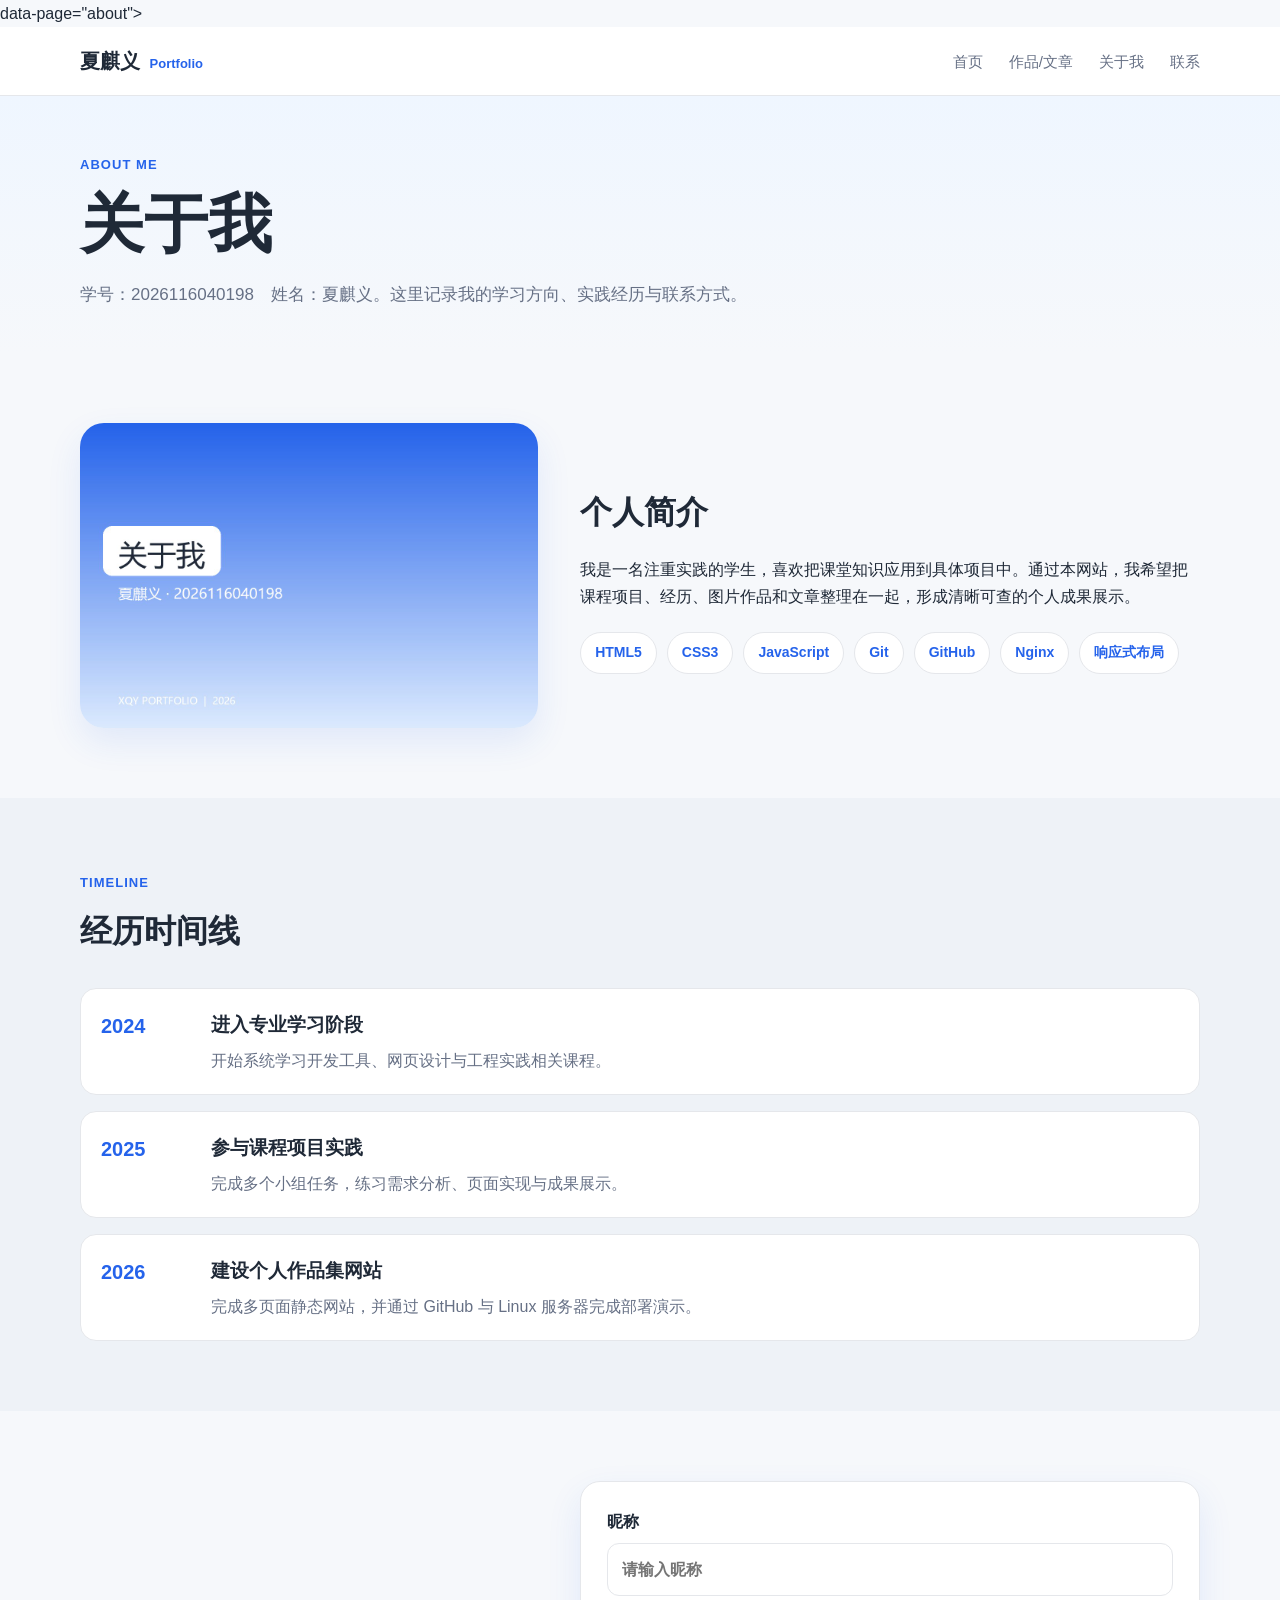
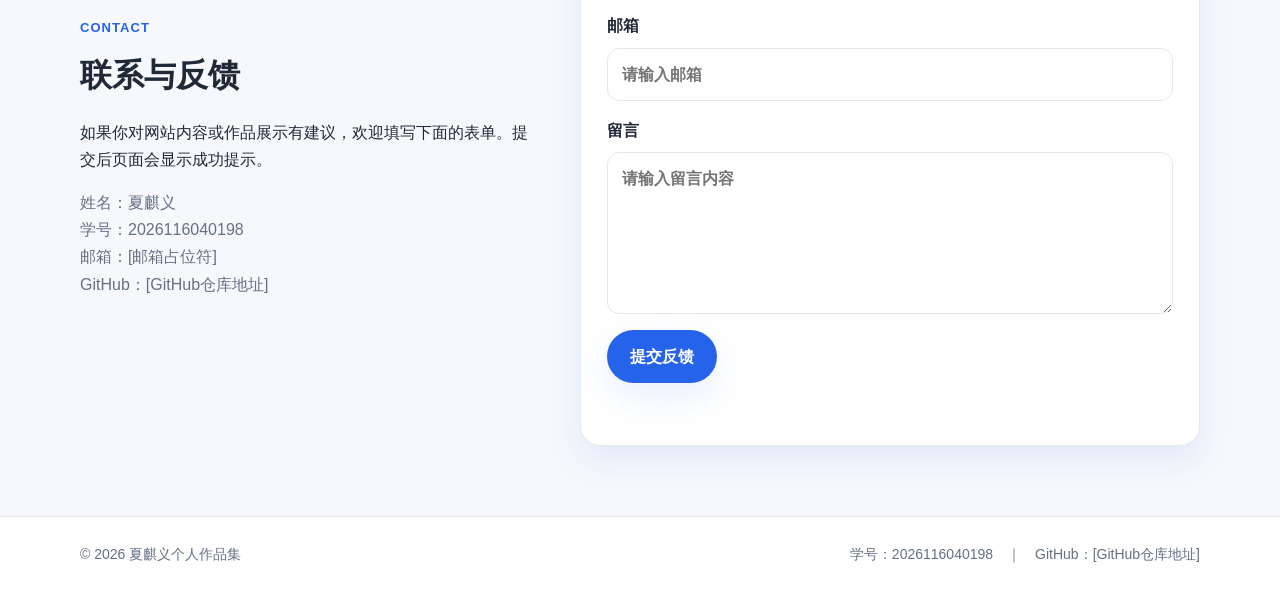
==== about.html @ 6ff1a37e "第4次提交：添加作品详情页与关于页" ====
<!DOCTYPE html>
<html lang="zh-CN">
<head>
  <meta charset="UTF-8">
  <meta name="viewport" content="width=device-width, initial-scale=1.0">
  <title>关于我 - 夏麒义个人作品集</title>
  <link rel="stylesheet" href="css/style.css">
  <script src="js/main.js" defer></script>
</head>
<body> data-page="about">
  <header class="site-header">
    <nav class="nav container" aria-label="主导航">
      <a class="brand" href="index.html">夏麒义 <span>Portfolio</span></a>
      <button class="nav-toggle" type="button" aria-label="展开菜单" aria-expanded="false">☰</button>
      <ul class="nav-menu">
        <li><a href="index.html" data-nav="home">首页</a></li>
        <li><a href="works.html" data-nav="works">作品/文章</a></li>
        <li><a href="about.html" data-nav="about">关于我</a></li>
        <li><a href="about.html#feedback">联系</a></li>
      </ul>
    </nav>
  </header>
  <main>
    <section class="page-hero"><div class="container"><span class="section-kicker">About Me</span><h1>关于我</h1><p>学号：2026116040198　姓名：夏麒义。这里记录我的学习方向、实践经历与联系方式。</p></div></section>
    <section class="section"><div class="container about-grid">
      <div class="about-photo"><img src="assets/images/about.jpg" alt="个人介绍配图"></div>
      <div class="about-copy"><h2>个人简介</h2><p>我是一名注重实践的学生，喜欢把课堂知识应用到具体项目中。通过本网站，我希望把课程项目、经历、图片作品和文章整理在一起，形成清晰可查的个人成果展示。</p>
      <div class="skill-list"><span>HTML5</span><span>CSS3</span><span>JavaScript</span><span>Git</span><span>GitHub</span><span>Nginx</span><span>响应式布局</span></div></div>
    </div></section>
    <section class="section section-soft"><div class="container">
      <div class="section-heading"><span class="section-kicker">Timeline</span><h2>经历时间线</h2></div>
      <div class="timeline">
        <article><time>2024</time><div><h3>进入专业学习阶段</h3><p>开始系统学习开发工具、网页设计与工程实践相关课程。</p></div></article>
        <article><time>2025</time><div><h3>参与课程项目实践</h3><p>完成多个小组任务，练习需求分析、页面实现与成果展示。</p></div></article>
        <article><time>2026</time><div><h3>建设个人作品集网站</h3><p>完成多页面静态网站，并通过 GitHub 与 Linux 服务器完成部署演示。</p></div></article>
      </div>
    </div></section>
    <section class="section" id="feedback"><div class="container contact-grid">
      <div><span class="section-kicker">Contact</span><h2>联系与反馈</h2><p>如果你对网站内容或作品展示有建议，欢迎填写下面的表单。提交后页面会显示成功提示。</p>
      <ul class="contact-list"><li>姓名：夏麒义</li><li>学号：2026116040198</li><li>邮箱：[邮箱占位符]</li><li>GitHub：[GitHub仓库地址]</li></ul></div>
      <form class="feedback-form" id="feedbackForm">
        <label>昵称<input name="nickname" type="text" required placeholder="请输入昵称"></label>
        <label>邮箱<input name="email" type="email" required placeholder="请输入邮箱"></label>
        <label>留言<textarea name="message" rows="5" required placeholder="请输入留言内容"></textarea></label>
        <button class="btn btn-primary" type="submit">提交反馈</button>
        <p class="form-message" id="formMessage" role="status"></p>
      </form>
    </div></section>
  </main>
  <footer class="site-footer">
    <div class="container footer-grid">
      <p>© 2026 夏麒义个人作品集</p>
      <p>学号：2026116040198　｜　GitHub：[GitHub仓库地址]</p>
    </div>
  </footer>
  <button class="back-to-top" type="button" aria-label="回到顶部">↑</button>
</body>
</html>
---- css/style.css ----
:root{--bg:#f6f8fb;--surface:#fff;--text:#1f2937;--muted:#667085;--primary:#2563eb;--primary-dark:#1d4ed8;--line:#e5e7eb;--shadow:0 14px 34px rgba(37,99,235,.10);--radius:18px}
*{box-sizing:border-box}html{scroll-behavior:smooth}
body{margin:0;font-family:-apple-system,BlinkMacSystemFont,"Segoe UI","Microsoft YaHei",sans-serif;color:var(--text);background:var(--bg);line-height:1.7}
a{color:inherit;text-decoration:none}img{display:block;max-width:100%}button,input,textarea{font:inherit}
.container{width:min(1120px,calc(100% - 40px));margin:0 auto}
.site-header{position:sticky;top:0;z-index:50;background:rgba(255,255,255,.92);backdrop-filter:blur(14px);border-bottom:1px solid var(--line)}
.nav{min-height:68px;display:flex;align-items:center;justify-content:space-between;gap:20px}
.brand{font-weight:800;font-size:20px;color:var(--text)}.brand span{color:var(--primary);font-size:13px;font-weight:600;margin-left:4px}
.nav-menu{display:flex;gap:26px;list-style:none;padding:0;margin:0}.nav-menu a{color:var(--muted);font-size:15px}.nav-menu a:hover,.nav-menu a.active{color:var(--primary)}
.nav-toggle{display:none;border:0;background:transparent;font-size:24px;cursor:pointer}
.hero{padding:76px 0 64px;background:linear-gradient(135deg,#eff6ff 0%,#fff 55%,#f8fafc 100%)}
.hero-grid{display:grid;grid-template-columns:1.25fr .75fr;gap:48px;align-items:center}
.eyebrow,.section-kicker{color:var(--primary);font-weight:700;letter-spacing:.08em;font-size:13px;text-transform:uppercase}
.hero h1,.page-hero h1{font-size:clamp(38px,6vw,64px);line-height:1.12;margin:12px 0 20px}.accent{color:var(--primary)}
.hero-lead{font-size:18px;color:var(--muted);max-width:640px}
.hero-actions{display:flex;gap:14px;margin-top:28px;flex-wrap:wrap}
.btn{display:inline-flex;align-items:center;justify-content:center;border-radius:999px;padding:12px 22px;font-weight:700;border:1px solid transparent;cursor:pointer;transition:.2s ease}
.btn-primary{background:var(--primary);color:#fff;box-shadow:var(--shadow)}.btn-primary:hover{background:var(--primary-dark);transform:translateY(-1px)}
.btn-ghost{border-color:var(--line);background:#fff;color:var(--text)}.btn-ghost:hover{border-color:var(--primary);color:var(--primary)}
.hero-meta{display:flex;gap:14px;flex-wrap:wrap;margin-top:26px;color:var(--muted);font-size:14px}.hero-meta span{background:#fff;border:1px solid var(--line);border-radius:999px;padding:6px 12px}
.hero-card{background:var(--surface);border:1px solid var(--line);border-radius:24px;padding:32px;box-shadow:var(--shadow)}
.avatar{width:76px;height:76px;border-radius:22px;display:grid;place-items:center;background:var(--primary);color:#fff;font-weight:800;font-size:22px;margin-bottom:20px}
.hero-card h2{margin:0 0 10px}.hero-card p{color:var(--muted)}.hero-card ul{padding-left:20px;color:var(--muted)}
.section{padding:70px 0}.section-soft{background:#eef2f7}
.section-heading{margin-bottom:30px}.section-heading.row{display:flex;align-items:end;justify-content:space-between;gap:20px}
.section-heading h2,.about-copy h2,.contact-grid h2{font-size:32px;margin:8px 0}.section-heading p{color:var(--muted);margin:0}.text-link{color:var(--primary);font-weight:700}
.carousel{position:relative;overflow:hidden;border-radius:var(--radius);background:var(--surface);box-shadow:var(--shadow);border:1px solid var(--line)}
.carousel-track{position:relative;height:420px}.slide{position:absolute;inset:0;margin:0;opacity:0;transition:opacity .45s ease}.slide.is-active{opacity:1}.slide img{width:100%;height:100%;object-fit:cover}
.slide figcaption{position:absolute;left:0;right:0;bottom:0;padding:22px 26px;color:#fff;font-weight:700;background:linear-gradient(transparent,rgba(15,23,42,.72))}
.carousel-btn{position:absolute;top:50%;transform:translateY(-50%);width:44px;height:44px;border-radius:50%;border:0;background:rgba(255,255,255,.9);box-shadow:var(--shadow);font-size:28px;line-height:1;cursor:pointer}
.carousel-btn.prev{left:18px}.carousel-btn.next{right:18px}
.carousel-dots{position:absolute;bottom:18px;left:50%;transform:translateX(-50%);display:flex;gap:8px}
.dot{width:9px;height:9px;border-radius:50%;border:0;background:rgba(255,255,255,.6);cursor:pointer}.dot.is-active{background:#fff;width:24px;border-radius:999px}
.card-grid{display:grid;gap:22px}.card-grid.three{grid-template-columns:repeat(3,minmax(0,1fr))}
.content-card{background:var(--surface);border:1px solid var(--line);border-radius:var(--radius);overflow:hidden;box-shadow:0 8px 22px rgba(15,23,42,.05);transition:.2s ease}.content-card:hover{transform:translateY(-4px);box-shadow:var(--shadow)}
.content-card img{width:100%;height:190px;object-fit:cover}.card-body{padding:22px}.card-body h3{margin:10px 0 8px;font-size:20px}.card-body p{color:var(--muted);font-size:15px;min-height:51px}.card-body a{color:var(--primary);font-weight:700}
.tag{display:inline-block;color:var(--primary);background:#eff6ff;border-radius:999px;padding:4px 10px;font-size:12px;font-weight:700}
.quick-grid{display:grid;grid-template-columns:repeat(3,1fr);gap:20px}.quick-card{background:var(--surface);border:1px solid var(--line);border-radius:var(--radius);padding:26px;box-shadow:0 8px 20px rgba(15,23,42,.04)}.quick-card strong{display:block;font-size:20px;margin-bottom:8px}.quick-card span{color:var(--muted)}
.page-hero{padding:54px 0 26px;background:linear-gradient(180deg,#eff6ff,var(--bg))}.page-hero.compact{padding:28px 0 0;background:var(--bg)}.page-hero p{color:var(--muted);font-size:17px;max-width:760px}.back-link{color:var(--primary);font-weight:700}
.toolbar{display:flex;align-items:center;justify-content:space-between;gap:20px;flex-wrap:wrap;margin-bottom:12px}.filters{display:flex;gap:10px;flex-wrap:wrap}
.filter-btn{border:1px solid var(--line);background:#fff;color:var(--muted);border-radius:999px;padding:9px 16px;cursor:pointer}.filter-btn.is-active{background:var(--primary);border-color:var(--primary);color:#fff}
.search-box{display:flex;align-items:center;gap:10px;background:#fff;border:1px solid var(--line);border-radius:999px;padding:8px 14px}.search-box span{color:var(--muted);font-size:14px}.search-box input{border:0;outline:0;min-width:240px}
.result-count{color:var(--muted);font-size:14px}.empty-state{text-align:center;color:var(--muted);padding:50px 0}
.detail-card{background:#fff;border:1px solid var(--line);border-radius:22px;overflow:hidden;box-shadow:var(--shadow)}.detail-cover{width:100%;height:380px;object-fit:cover}.detail-body{padding:40px}.detail-body h1{font-size:36px;margin:12px 0}.detail-meta{color:var(--muted);display:flex;gap:16px;flex-wrap:wrap}.detail-body h2{margin-top:32px}
.detail-gallery{display:grid;grid-template-columns:repeat(3,1fr);gap:14px;margin-top:18px}.detail-gallery img{width:100%;height:180px;object-fit:cover;border-radius:12px}
.about-grid,.contact-grid{display:grid;grid-template-columns:.85fr 1.15fr;gap:42px;align-items:center}.about-photo img{width:100%;border-radius:24px;box-shadow:var(--shadow)}
.skill-list{display:flex;flex-wrap:wrap;gap:10px;margin-top:22px}.skill-list span{background:#fff;border:1px solid var(--line);border-radius:999px;padding:8px 14px;color:var(--primary);font-weight:600;font-size:14px}
.timeline{display:grid;gap:16px}.timeline article{display:grid;grid-template-columns:90px 1fr;gap:20px;background:#fff;border:1px solid var(--line);border-radius:16px;padding:20px}.timeline time{color:var(--primary);font-weight:800;font-size:20px}.timeline h3{margin:0 0 6px}.timeline p{margin:0;color:var(--muted)}
.contact-list{list-style:none;padding:0;color:var(--muted)}.feedback-form{background:#fff;border:1px solid var(--line);border-radius:20px;padding:26px;box-shadow:var(--shadow)}.feedback-form label{display:grid;gap:8px;margin-bottom:16px;font-weight:700}
.feedback-form input,.feedback-form textarea{border:1px solid var(--line);border-radius:12px;padding:12px 14px;outline:0;resize:vertical}.feedback-form input:focus,.feedback-form textarea:focus{border-color:var(--primary)}.form-message{color:var(--primary);font-weight:700;min-height:24px;margin:12px 0 0}
.site-footer{border-top:1px solid var(--line);background:#fff;padding:26px 0;color:var(--muted);font-size:14px}.footer-grid{display:flex;justify-content:space-between;gap:16px;flex-wrap:wrap}.footer-grid p{margin:0}
.back-to-top{position:fixed;right:24px;bottom:24px;width:44px;height:44px;border-radius:50%;border:0;background:var(--primary);color:#fff;font-size:20px;cursor:pointer;box-shadow:var(--shadow);display:none}.back-to-top.is-visible{display:block}
@media(max-width:900px){.hero-grid,.about-grid,.contact-grid{grid-template-columns:1fr}.card-grid.three,.quick-grid,.detail-gallery{grid-template-columns:repeat(2,minmax(0,1fr))}}
@media(max-width:640px){.container{width:min(100% - 28px,1120px)}.nav-toggle{display:block}.nav-menu{display:none;width:100%;flex-direction:column;gap:12px;padding:14px 0 20px}.nav-menu.is-open{display:flex}.nav{flex-wrap:wrap}.hero{padding:48px 0}.hero-grid{gap:28px}.carousel-track{height:300px}.card-grid.three,.quick-grid,.detail-gallery{grid-template-columns:1fr}.detail-body{padding:24px}.detail-cover{height:260px}.timeline article{grid-template-columns:1fr;gap:6px}.search-box input{min-width:160px}.section{padding:52px 0}}
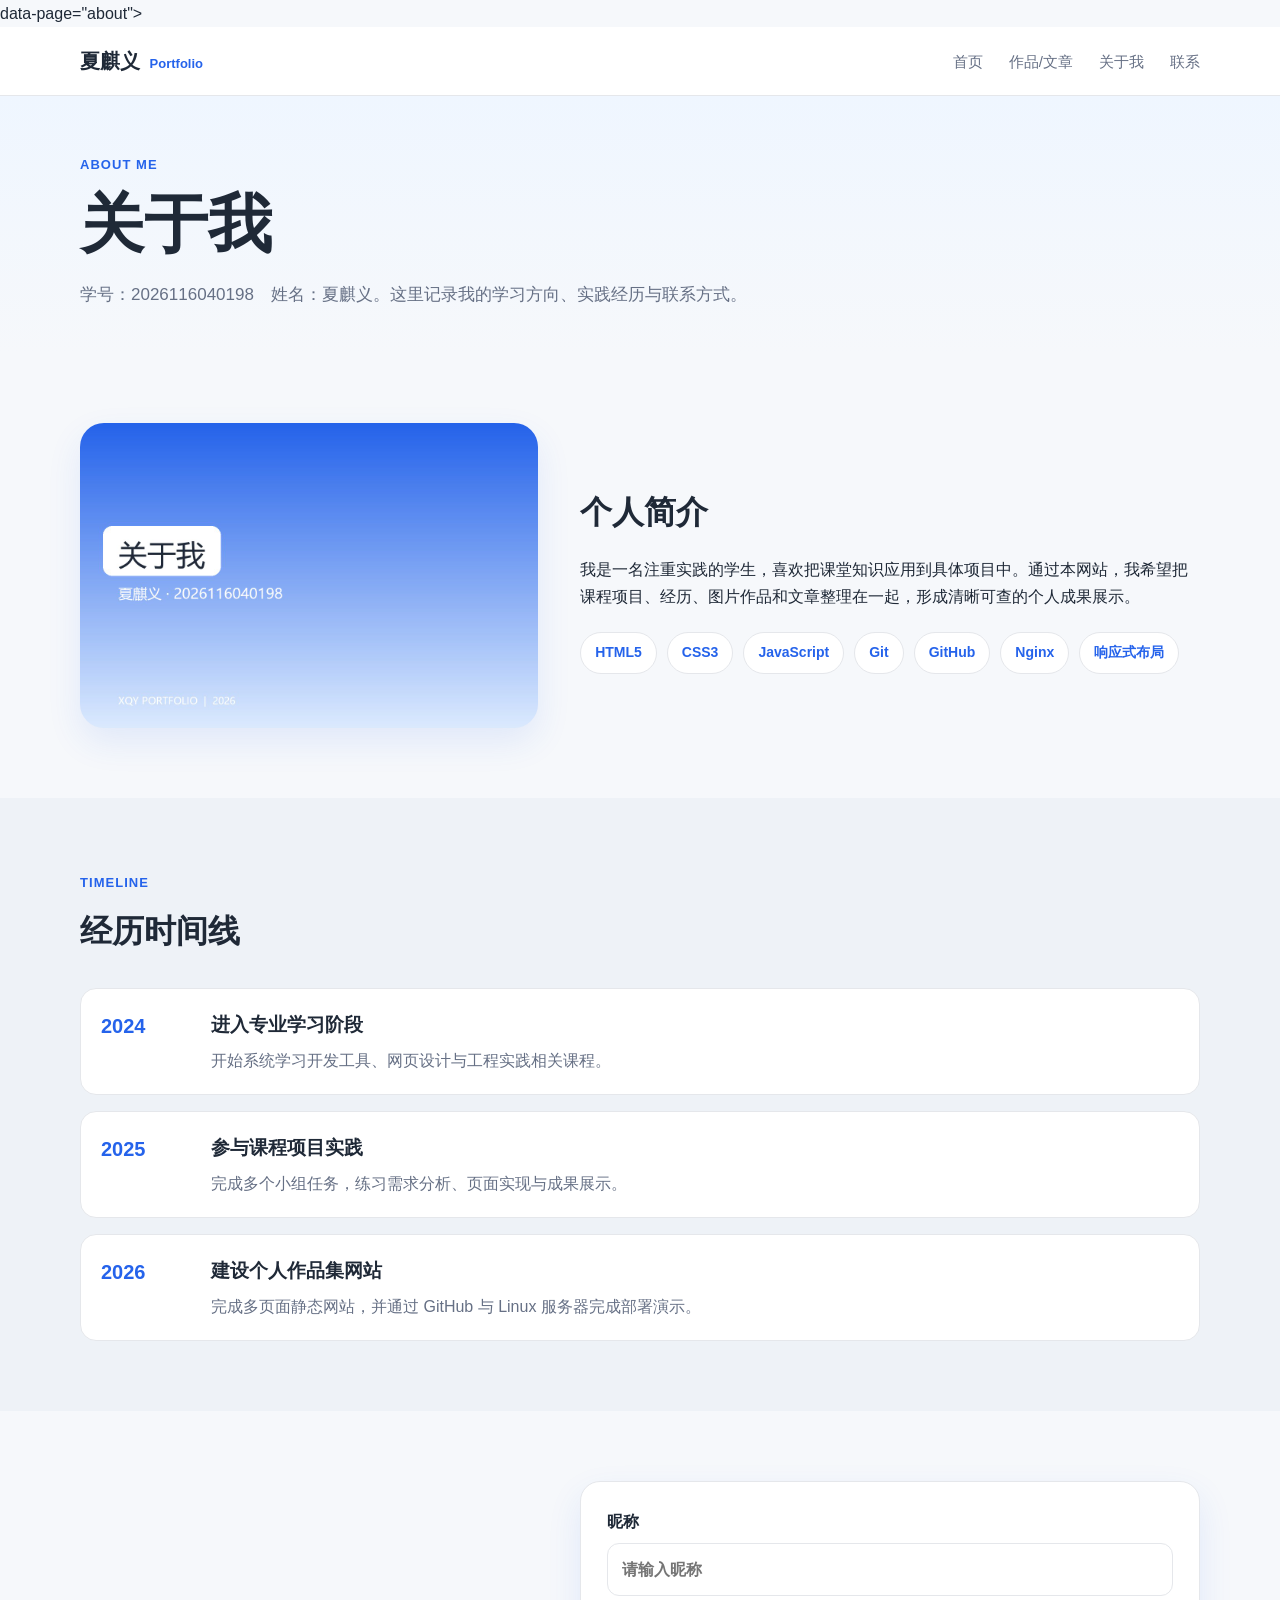
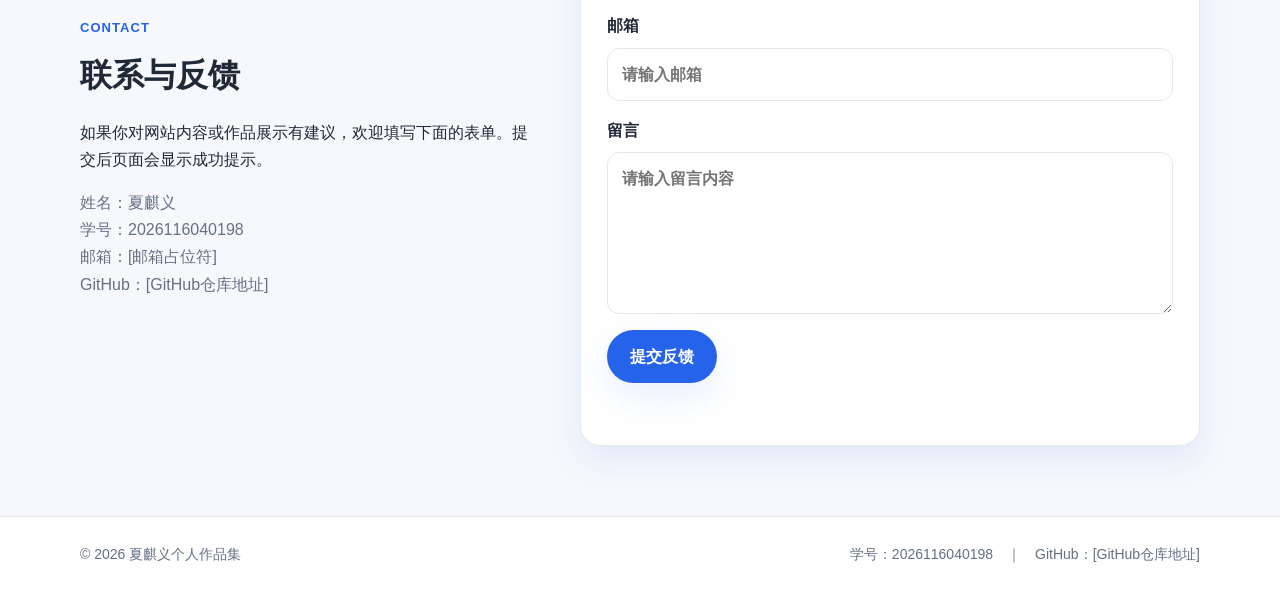
==== commit 1eb0cb24: "第5次提交：完善无障碍支持与动效偏好适配" ====
--- a/about.html
+++ b/about.html
@@ -7,7 +7,8 @@
   <link rel="stylesheet" href="css/style.css">
   <script src="js/main.js" defer></script>
 </head>
-<body> data-page="about">
+<body>
+  <a class="skip-link" href="#main-content">跳到主要内容</a> data-page="about">
   <header class="site-header">
     <nav class="nav container" aria-label="主导航">
       <a class="brand" href="index.html">夏麒义 <span>Portfolio</span></a>
@@ -20,7 +21,7 @@
       </ul>
     </nav>
   </header>
-  <main>
+  <main id="main-content">
     <section class="page-hero"><div class="container"><span class="section-kicker">About Me</span><h1>关于我</h1><p>学号：2026116040198　姓名：夏麒义。这里记录我的学习方向、实践经历与联系方式。</p></div></section>
     <section class="section"><div class="container about-grid">
       <div class="about-photo"><img src="assets/images/about.jpg" alt="个人介绍配图"></div>
--- a/css/style.css
+++ b/css/style.css
@@ -51,4 +51,13 @@
 .site-footer{border-top:1px solid var(--line);background:#fff;padding:26px 0;color:var(--muted);font-size:14px}.footer-grid{display:flex;justify-content:space-between;gap:16px;flex-wrap:wrap}.footer-grid p{margin:0}
 .back-to-top{position:fixed;right:24px;bottom:24px;width:44px;height:44px;border-radius:50%;border:0;background:var(--primary);color:#fff;font-size:20px;cursor:pointer;box-shadow:var(--shadow);display:none}.back-to-top.is-visible{display:block}
 @media(max-width:900px){.hero-grid,.about-grid,.contact-grid{grid-template-columns:1fr}.card-grid.three,.quick-grid,.detail-gallery{grid-template-columns:repeat(2,minmax(0,1fr))}}
-@media(max-width:640px){.container{width:min(100% - 28px,1120px)}.nav-toggle{display:block}.nav-menu{display:none;width:100%;flex-direction:column;gap:12px;padding:14px 0 20px}.nav-menu.is-open{display:flex}.nav{flex-wrap:wrap}.hero{padding:48px 0}.hero-grid{gap:28px}.carousel-track{height:300px}.card-grid.three,.quick-grid,.detail-gallery{grid-template-columns:1fr}.detail-body{padding:24px}.detail-cover{height:260px}.timeline article{grid-template-columns:1fr;gap:6px}.search-box input{min-width:160px}.section{padding:52px 0}}+@media(max-width:640px){.container{width:min(100% - 28px,1120px)}.nav-toggle{display:block}.nav-menu{display:none;width:100%;flex-direction:column;gap:12px;padding:14px 0 20px}.nav-menu.is-open{display:flex}.nav{flex-wrap:wrap}.hero{padding:48px 0}.hero-grid{gap:28px}.carousel-track{height:300px}.card-grid.three,.quick-grid,.detail-gallery{grid-template-columns:1fr}.detail-body{padding:24px}.detail-cover{height:260px}.timeline article{grid-template-columns:1fr;gap:6px}.search-box input{min-width:160px}.section{padding:52px 0}}
+/* 无障碍与动效偏好支持 */
+:focus-visible{outline:3px solid var(--primary);outline-offset:2px;border-radius:6px}
+.skip-link{position:absolute;left:-9999px;top:0;background:var(--primary);color:#fff;padding:10px 16px;border-radius:0 0 10px 0;z-index:100}
+.skip-link:focus{left:0}
+@media (prefers-reduced-motion: reduce){
+  html{scroll-behavior:auto}
+  *,*::before,*::after{animation-duration:.001ms !important;transition-duration:.001ms !important}
+}
+img{background:#eef2f7}
